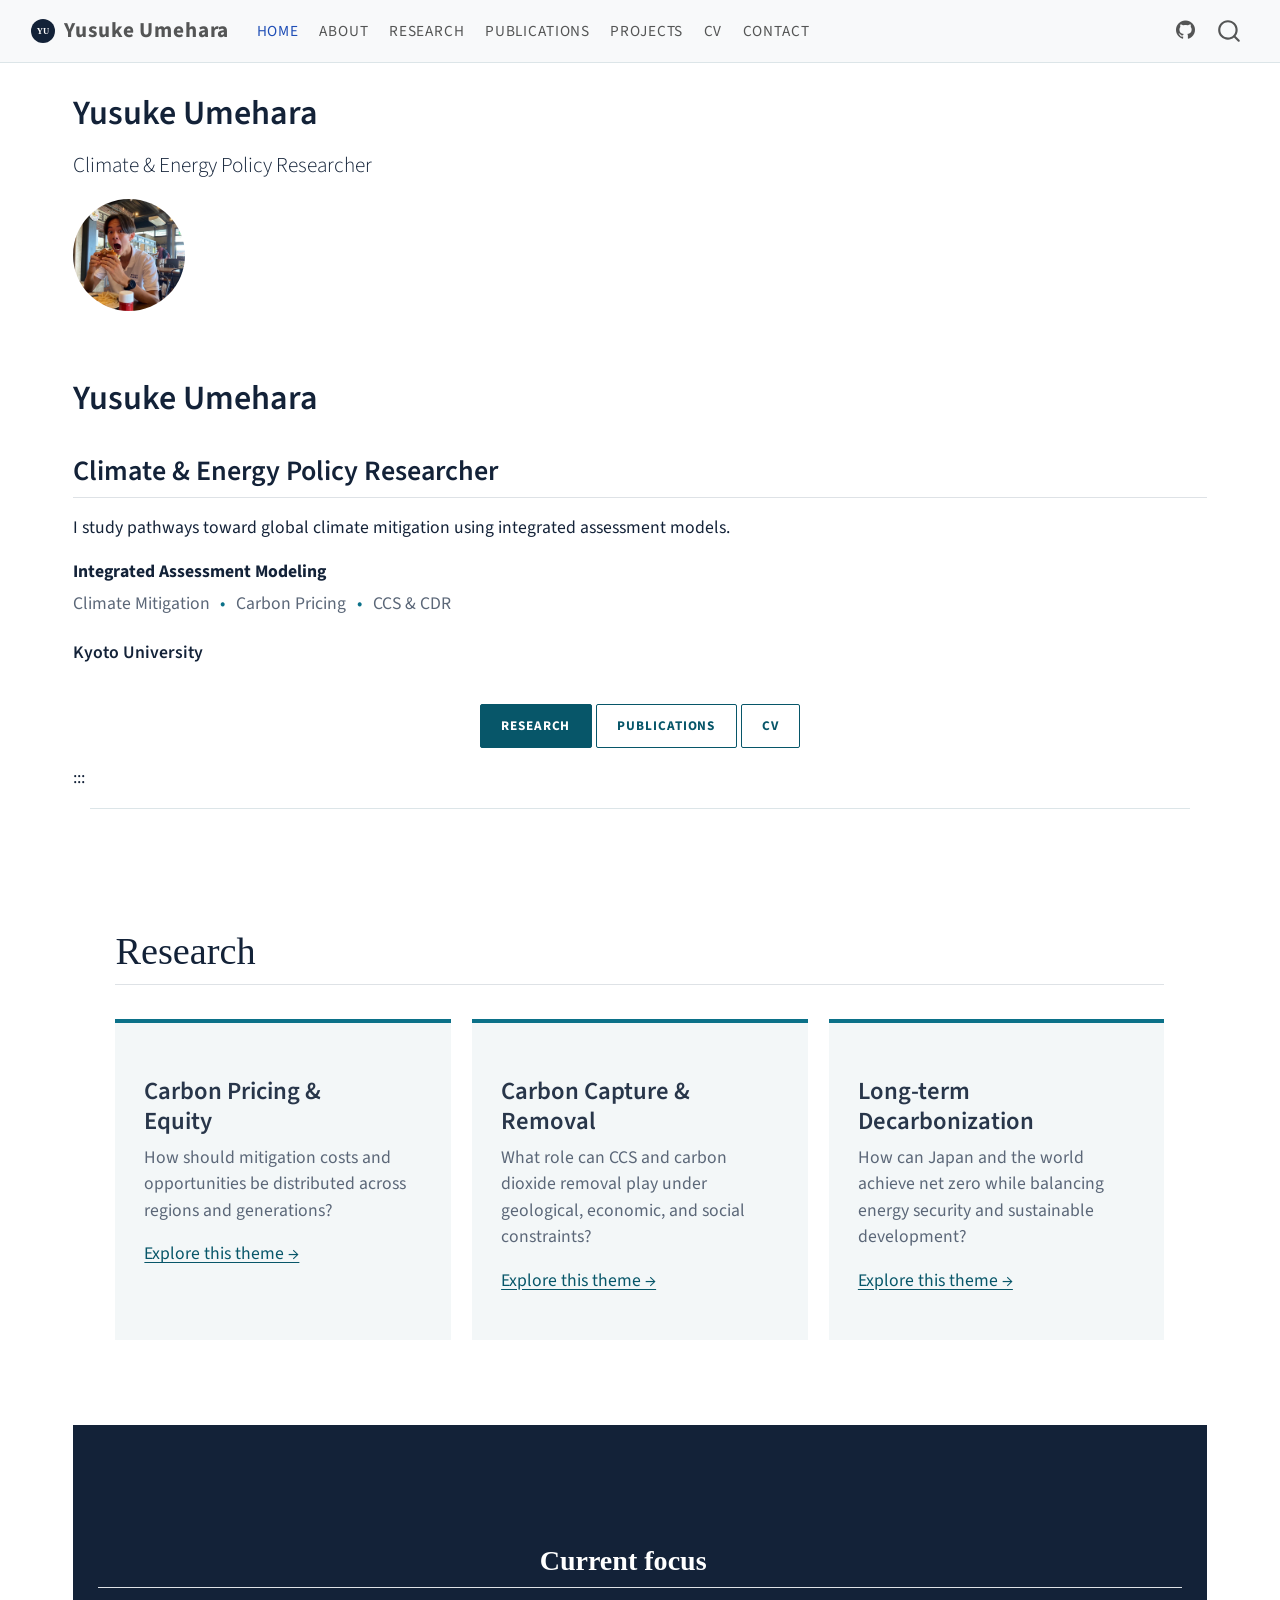
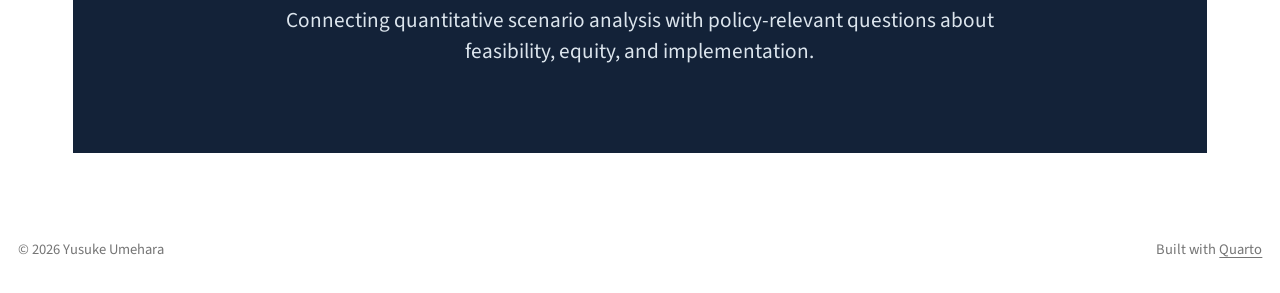
==== docs/index.html @ 2de03e2a "change profile" ====
<!DOCTYPE html>
<html xmlns="http://www.w3.org/1999/xhtml" lang="en" xml:lang="en"><head>

<meta charset="utf-8">
<meta name="generator" content="quarto-1.10.18">

<meta name="viewport" content="width=device-width, initial-scale=1.0, user-scalable=yes">

<meta name="description" content="Yusuke Umehara researches climate mitigation pathways using integrated assessment models.">

<title>Yusuke Umehara</title>
<style>
/* Default styles provided by pandoc.
** See https://pandoc.org/MANUAL.html#variables-for-html for config info.
*/
span.smallcaps{font-variant: small-caps;}
div.columns{display: flex; gap: 1.5em;}
div.column{flex: auto;}
@media screen {
div.columns{gap: min(4vw, 1.5em);}
div.column{overflow-x: auto;}
}
div.hanging-indent{margin-left: 1.5em; text-indent: -1.5em;}
ul.task-list{list-style: none;}
ul.task-list li input[type="checkbox"] {
  width: 0.8em;
  margin: 0 0.8em 0.2em -1em; /* quarto-specific, see https://github.com/quarto-dev/quarto-cli/issues/4556 */ 
  vertical-align: middle;
}
</style>


<script src="site_libs/quarto-nav/quarto-nav.js"></script>
<script src="site_libs/quarto-nav/headroom.min.js"></script>
<script src="site_libs/clipboard/clipboard.min.js"></script>
<script src="site_libs/quarto-search/autocomplete.umd.js"></script>
<script src="site_libs/quarto-search/fuse.min.js"></script>
<script src="site_libs/quarto-search/quarto-search.js"></script>
<meta name="quarto:offset" content="./">
<link href="./assets/favicon.svg" rel="icon" type="image/svg+xml">
<script src="site_libs/quarto-html/quarto.js" type="module"></script>
<script src="site_libs/quarto-html/tabsets/tabsets.js" type="module"></script>
<script src="site_libs/quarto-html/popper.min.js"></script>
<script src="site_libs/quarto-html/tippy.umd.min.js"></script>
<script src="site_libs/quarto-html/anchor.min.js"></script>
<link href="site_libs/quarto-html/tippy.css" rel="stylesheet">
<link href="site_libs/quarto-html/quarto-syntax-highlighting-64a204ab8560d761af7679ceaba22944.css" rel="stylesheet" id="quarto-text-highlighting-styles">
<script src="site_libs/bootstrap/bootstrap.min.js"></script>
<link href="site_libs/bootstrap/bootstrap-icons.css" rel="stylesheet">
<link href="site_libs/bootstrap/bootstrap-a8d7697af980afb29538c3325e372fb7.min.css" rel="stylesheet" append-hash="true" id="quarto-bootstrap" data-mode="light">
<script id="quarto-search-options" type="application/json">{
  "location": "navbar",
  "copy-button": false,
  "collapse-after": 3,
  "panel-placement": "end",
  "type": "overlay",
  "limit": 50,
  "keyboard-shortcut": [
    "f",
    "/",
    "s"
  ],
  "show-item-context": false,
  "language": {
    "search-no-results-text": "No results",
    "search-matching-documents-text": "matching documents",
    "search-copy-link-title": "Copy link to search",
    "search-hide-matches-text": "Hide additional matches",
    "search-more-match-text": "more match in this document",
    "search-more-matches-text": "more matches in this document",
    "search-clear-button-title": "Clear",
    "search-text-placeholder": "",
    "search-detached-cancel-button-title": "Cancel",
    "search-submit-button-title": "Submit",
    "search-label": "Search"
  }
}</script>
<style>html{ scroll-behavior: smooth; }</style>


<link rel="stylesheet" href="styles.css">
</head>

<body class="nav-fixed quarto-light">

<div id="quarto-search-results"></div>
  <header id="quarto-header" class="headroom fixed-top">
    <nav class="navbar navbar-expand-lg " data-bs-theme="dark">
      <div class="navbar-container container-fluid">
      <div class="navbar-brand-container mx-auto">
    <a href="./index.html" class="navbar-brand navbar-brand-logo">
    <img src="./assets/monogram.svg" alt="" class="navbar-logo light-content">
    <img src="./assets/monogram.svg" alt="" class="navbar-logo dark-content">
    </a>
    <a class="navbar-brand" href="./index.html">
    <span class="navbar-title">Yusuke Umehara</span>
    </a>
  </div>
            <div id="quarto-search" class="" title="Search"></div>
          <button class="navbar-toggler" type="button" data-bs-toggle="collapse" data-bs-target="#navbarCollapse" aria-controls="navbarCollapse" role="menu" aria-expanded="false" aria-label="Toggle navigation" onclick="if (window.quartoToggleHeadroom) { window.quartoToggleHeadroom(); }">
  <span class="navbar-toggler-icon"></span>
</button>
          <div class="collapse navbar-collapse" id="navbarCollapse">
            <ul class="navbar-nav navbar-nav-scroll me-auto">
  <li class="nav-item">
    <a class="nav-link active" href="./index.html" aria-current="page"> 
<span class="menu-text">Home</span></a>
  </li>  
  <li class="nav-item">
    <a class="nav-link" href="./about.html"> 
<span class="menu-text">About</span></a>
  </li>  
  <li class="nav-item">
    <a class="nav-link" href="./research.html"> 
<span class="menu-text">Research</span></a>
  </li>  
  <li class="nav-item">
    <a class="nav-link" href="./publications.html"> 
<span class="menu-text">Publications</span></a>
  </li>  
  <li class="nav-item">
    <a class="nav-link" href="./projects.html"> 
<span class="menu-text">Projects</span></a>
  </li>  
  <li class="nav-item">
    <a class="nav-link" href="./cv.html"> 
<span class="menu-text">CV</span></a>
  </li>  
  <li class="nav-item">
    <a class="nav-link" href="./contact.html"> 
<span class="menu-text">Contact</span></a>
  </li>  
</ul>
            <ul class="navbar-nav navbar-nav-scroll ms-auto">
  <li class="nav-item compact">
    <a class="nav-link" href="https://github.com/umeharayusuke"> <i class="bi bi-github" role="img" aria-label="GitHub">
</i> 
<span class="menu-text"></span></a>
  </li>  
</ul>
          </div> <!-- /navcollapse -->
            <div class="quarto-navbar-tools">
</div>
      </div> <!-- /container-fluid -->
    </nav>
</header>
<!-- content -->
<div id="quarto-content" class="quarto-container page-columns page-rows-contents page-layout-full page-navbar">
<!-- sidebar -->
<!-- margin-sidebar -->
    
<!-- main -->
<main class="content column-page" id="quarto-document-content"><header id="title-block-header" class="quarto-title-block"><h1 class="title display-7">Yusuke Umehara</h1></header>

<header id="title-block-header">

<p class="subtitle lead">Climate &amp; Energy Policy Researcher</p>

</header>


<p><img src="assets/profile2.jpg" class="profile-photo img-fluid" alt="Portrait of Yusuke Umehara"></p>
<section id="yusuke-umehara" class="level1">
<h1>Yusuke Umehara</h1>
<section id="climate-energy-policy-researcher" class="level2">
<h2 class="anchored" data-anchor-id="climate-energy-policy-researcher">Climate &amp; Energy Policy Researcher</h2>
<p>I study pathways toward global climate mitigation using integrated assessment models.</p>
<div class="expertise">
Integrated Assessment Modeling
</div>
<div class="topics">
Climate Mitigation <span>•</span> Carbon Pricing <span>•</span> CCS &amp; CDR
</div>
<div class="affiliation">
Kyoto University
</div>
<div class="hero-actions">
<p><a href="./research.html" class="btn btn-primary">Research</a> <a href="./publications.html" class="btn btn-outline-primary">Publications</a> <a href="./cv.html" class="btn btn-outline-primary">CV</a></p>
</div>
<p>:::</p>
</section>
<section id="research" class="level2 content-section">
<h2 class="anchored" data-anchor-id="research">Research</h2>
<div class="research-grid">
<section id="carbon-pricing-equity" class="level3 research-card">
<h3 class="anchored" data-anchor-id="carbon-pricing-equity">Carbon Pricing &amp; Equity</h3>
<p>How should mitigation costs and opportunities be distributed across regions and generations?</p>
<p><a href="./research.html#carbon-pricing-equity-climate-finance">Explore this theme →</a></p>
</section>
<section id="carbon-capture-removal" class="level3 research-card">
<h3 class="anchored" data-anchor-id="carbon-capture-removal">Carbon Capture &amp; Removal</h3>
<p>What role can CCS and carbon dioxide removal play under geological, economic, and social constraints?</p>
<p><a href="./research.html#carbon-capture-storage-carbon-removal">Explore this theme →</a></p>
</section>
<section id="long-term-decarbonization" class="level3 research-card">
<h3 class="anchored" data-anchor-id="long-term-decarbonization">Long-term Decarbonization</h3>
<p>How can Japan and the world achieve net zero while balancing energy security and sustainable development?</p>
<p><a href="./research.html#long-term-decarbonization-pathways">Explore this theme →</a></p>
</section>
</div>
</section>
<section id="current-focus" class="level2 statement">
<h2 class="anchored" data-anchor-id="current-focus">Current focus</h2>
<p>Connecting quantitative scenario analysis with policy-relevant questions about feasibility, equity, and implementation.</p>
</section>


</section>

<a onclick="window.scrollTo(0, 0); return false;" role="button" id="quarto-back-to-top"><i class="bi bi-arrow-up"></i> Back to top</a></main> <!-- /main -->
<script id="quarto-html-after-body" type="application/javascript">
  window.document.addEventListener("DOMContentLoaded", function (event) {
    const icon = "";
    const anchorJS = new window.AnchorJS();
    anchorJS.options = {
      placement: 'right',
      icon: icon
    };
    anchorJS.add('.anchored');
    const isCodeAnnotation = (el) => {
      for (const clz of el.classList) {
        if (clz.startsWith('code-annotation-')) {                     
          return true;
        }
      }
      return false;
    }
    const onCopySuccess = function(e) {
      // button target
      const button = e.trigger;
      // don't keep focus
      button.blur();
      // flash "checked"
      button.classList.add('code-copy-button-checked');
      var currentTitle = button.getAttribute("title");
      button.setAttribute("title", "Copied!");
      let tooltip;
      if (window.bootstrap) {
        button.setAttribute("data-bs-toggle", "tooltip");
        button.setAttribute("data-bs-placement", "left");
        button.setAttribute("data-bs-title", "Copied!");
        tooltip = new bootstrap.Tooltip(button, 
          { trigger: "manual", 
            customClass: "code-copy-button-tooltip",
            offset: [0, -8]});
        tooltip.show();    
      }
      setTimeout(function() {
        if (tooltip) {
          tooltip.hide();
          button.removeAttribute("data-bs-title");
          button.removeAttribute("data-bs-toggle");
          button.removeAttribute("data-bs-placement");
        }
        button.setAttribute("title", currentTitle);
        button.classList.remove('code-copy-button-checked');
      }, 1000);
      // clear code selection
      e.clearSelection();
    }
    const getTextToCopy = function(trigger) {
      const outerScaffold = trigger.parentElement.cloneNode(true);
      const codeEl = outerScaffold.querySelector('code');
      for (const childEl of codeEl.children) {
        if (isCodeAnnotation(childEl)) {
          childEl.remove();
        }
      }
      return codeEl.innerText;
    }
    const clipboard = new window.ClipboardJS('.code-copy-button:not([data-in-quarto-modal])', {
      text: getTextToCopy
    });
    clipboard.on('success', onCopySuccess);
    if (window.document.getElementById('quarto-embedded-source-code-modal')) {
      const clipboardModal = new window.ClipboardJS('.code-copy-button[data-in-quarto-modal]', {
        text: getTextToCopy,
        container: window.document.getElementById('quarto-embedded-source-code-modal')
      });
      clipboardModal.on('success', onCopySuccess);
    }
      var localhostRegex = new RegExp(/^(?:http|https):\/\/localhost\:?[0-9]*\//);
      var mailtoRegex = new RegExp(/^mailto:/);
        var filterRegex = new RegExp("https:\/\/umeharayusuke\.github\.io");
      var isInternal = (href) => {
          return filterRegex.test(href) || localhostRegex.test(href) || mailtoRegex.test(href);
      }
      // Inspect non-navigation links and adorn them if external
     var links = window.document.querySelectorAll('a[href]:not(.nav-link):not(.navbar-brand):not(.toc-action):not(.sidebar-link):not(.sidebar-item-toggle):not(.pagination-link):not(.no-external):not([aria-hidden]):not(.dropdown-item):not(.quarto-navigation-tool):not(.about-link)');
      for (var i=0; i<links.length; i++) {
        const link = links[i];
        if (!isInternal(link.href)) {
          // undo the damage that might have been done by quarto-nav.js in the case of
          // links that we want to consider external
          if (link.dataset.originalHref !== undefined) {
            link.href = link.dataset.originalHref;
          }
            // target, if specified
            link.setAttribute("target", "_blank");
            if (link.getAttribute("rel") === null) {
              link.setAttribute("rel", "noopener");
            }
        }
      }
    function tippyHover(el, contentFn, onTriggerFn, onUntriggerFn) {
      const config = {
        allowHTML: true,
        maxWidth: 500,
        delay: 100,
        arrow: false,
        appendTo: function(el) {
            return el.parentElement;
        },
        interactive: true,
        interactiveBorder: 10,
        theme: 'quarto',
        placement: 'bottom-start',
      };
      if (contentFn) {
        config.content = contentFn;
      }
      if (onTriggerFn) {
        config.onTrigger = onTriggerFn;
      }
      if (onUntriggerFn) {
        config.onUntrigger = onUntriggerFn;
      }
      window.tippy(el, config); 
    }
    const noterefs = window.document.querySelectorAll('a[role="doc-noteref"]');
    for (var i=0; i<noterefs.length; i++) {
      const ref = noterefs[i];
      tippyHover(ref, function() {
        // use id or data attribute instead here
        let href = ref.getAttribute('data-footnote-href') || ref.getAttribute('href');
        try { href = new URL(href).hash; } catch {}
        const id = href.replace(/^#\/?/, "");
        const note = window.document.getElementById(id);
        if (note) {
          return note.innerHTML;
        } else {
          return "";
        }
      });
    }
    const xrefs = window.document.querySelectorAll('a.quarto-xref');
    const processXRef = (id, note) => {
      // Strip column container classes
      const stripColumnClz = (el) => {
        el.classList.remove("page-full", "page-columns");
        if (el.children) {
          for (const child of el.children) {
            stripColumnClz(child);
          }
        }
      }
      stripColumnClz(note)
      if (id === null || id.startsWith('sec-')) {
        // Special case sections, only their first couple elements
        const container = document.createElement("div");
        if (note.children && note.children.length > 2) {
          container.appendChild(note.children[0].cloneNode(true));
          for (let i = 1; i < note.children.length; i++) {
            const child = note.children[i];
            if (child.tagName === "P" && child.innerText === "") {
              continue;
            } else {
              container.appendChild(child.cloneNode(true));
              break;
            }
          }
          if (window.Quarto?.typesetMath) {
            window.Quarto.typesetMath(container);
          }
          return container.innerHTML
        } else {
          if (window.Quarto?.typesetMath) {
            window.Quarto.typesetMath(note);
          }
          return note.innerHTML;
        }
      } else {
        // Remove any anchor links if they are present
        const anchorLink = note.querySelector('a.anchorjs-link');
        if (anchorLink) {
          anchorLink.remove();
        }
        if (window.Quarto?.typesetMath) {
          window.Quarto.typesetMath(note);
        }
        if (note.classList.contains("callout")) {
          return note.outerHTML;
        } else {
          return note.innerHTML;
        }
      }
    }
    for (var i=0; i<xrefs.length; i++) {
      const xref = xrefs[i];
      tippyHover(xref, undefined, function(instance) {
        instance.disable();
        let url = xref.getAttribute('href');
        let hash = undefined; 
        if (url.startsWith('#')) {
          hash = url;
        } else {
          try { hash = new URL(url).hash; } catch {}
        }
        if (hash) {
          const id = hash.replace(/^#\/?/, "");
          const note = window.document.getElementById(id);
          if (note !== null) {
            try {
              const html = processXRef(id, note.cloneNode(true));
              instance.setContent(html);
            } finally {
              instance.enable();
              instance.show();
            }
          } else {
            // See if we can fetch this
            fetch(url.split('#')[0])
            .then(res => res.text())
            .then(html => {
              const parser = new DOMParser();
              const htmlDoc = parser.parseFromString(html, "text/html");
              const note = htmlDoc.getElementById(id);
              if (note !== null) {
                const html = processXRef(id, note);
                instance.setContent(html);
              } 
            }).finally(() => {
              instance.enable();
              instance.show();
            });
          }
        } else {
          // See if we can fetch a full url (with no hash to target)
          // This is a special case and we should probably do some content thinning / targeting
          fetch(url)
          .then(res => res.text())
          .then(html => {
            const parser = new DOMParser();
            const htmlDoc = parser.parseFromString(html, "text/html");
            const note = htmlDoc.querySelector('main.content');
            if (note !== null) {
              // This should only happen for chapter cross references
              // (since there is no id in the URL)
              // remove the first header
              if (note.children.length > 0 && note.children[0].tagName === "HEADER") {
                note.children[0].remove();
              }
              const html = processXRef(null, note);
              instance.setContent(html);
            } 
          }).finally(() => {
            instance.enable();
            instance.show();
          });
        }
      }, function(instance) {
      });
    }
        let selectedAnnoteEl;
        const selectorForAnnotation = ( cell, annotation) => {
          let cellAttr = 'data-code-cell="' + cell + '"';
          let lineAttr = 'data-code-annotation="' +  annotation + '"';
          const selector = 'span[' + cellAttr + '][' + lineAttr + ']';
          return selector;
        }
        const selectCodeLines = (annoteEl) => {
          const doc = window.document;
          const targetCell = annoteEl.getAttribute("data-target-cell");
          const targetAnnotation = annoteEl.getAttribute("data-target-annotation");
          const annoteSpan = window.document.querySelector(selectorForAnnotation(targetCell, targetAnnotation));
          const lines = annoteSpan.getAttribute("data-code-lines").split(",");
          const lineIds = lines.map((line) => {
            return targetCell + "-" + line;
          })
          let top = null;
          let height = null;
          let parent = null;
          if (lineIds.length > 0) {
              //compute the position of the single el (top and bottom and make a div)
              const el = window.document.getElementById(lineIds[0]);
              top = el.offsetTop;
              height = el.offsetHeight;
              parent = el.parentElement.parentElement;
            if (lineIds.length > 1) {
              const lastEl = window.document.getElementById(lineIds[lineIds.length - 1]);
              const bottom = lastEl.offsetTop + lastEl.offsetHeight;
              height = bottom - top;
            }
            if (top !== null && height !== null && parent !== null) {
              // cook up a div (if necessary) and position it 
              let div = window.document.getElementById("code-annotation-line-highlight");
              if (div === null) {
                div = window.document.createElement("div");
                div.setAttribute("id", "code-annotation-line-highlight");
                div.style.position = 'absolute';
                parent.appendChild(div);
              }
              div.style.top = top - 2 + "px";
              div.style.height = height + 4 + "px";
              div.style.left = 0;
              let gutterDiv = window.document.getElementById("code-annotation-line-highlight-gutter");
              if (gutterDiv === null) {
                gutterDiv = window.document.createElement("div");
                gutterDiv.setAttribute("id", "code-annotation-line-highlight-gutter");
                gutterDiv.style.position = 'absolute';
                const codeCell = window.document.getElementById(targetCell);
                const gutter = codeCell.querySelector('.code-annotation-gutter');
                gutter.appendChild(gutterDiv);
              }
              gutterDiv.style.top = top - 2 + "px";
              gutterDiv.style.height = height + 4 + "px";
            }
            selectedAnnoteEl = annoteEl;
          }
        };
        const unselectCodeLines = () => {
          const elementsIds = ["code-annotation-line-highlight", "code-annotation-line-highlight-gutter"];
          elementsIds.forEach((elId) => {
            const div = window.document.getElementById(elId);
            if (div) {
              div.remove();
            }
          });
          selectedAnnoteEl = undefined;
        };
          // Handle positioning of the toggle
      window.addEventListener(
        "resize",
        throttle(() => {
          elRect = undefined;
          if (selectedAnnoteEl) {
            selectCodeLines(selectedAnnoteEl);
          }
        }, 10)
      );
      function throttle(fn, ms) {
      let throttle = false;
      let timer;
        return (...args) => {
          if(!throttle) { // first call gets through
              fn.apply(this, args);
              throttle = true;
          } else { // all the others get throttled
              if(timer) clearTimeout(timer); // cancel #2
              timer = setTimeout(() => {
                fn.apply(this, args);
                timer = throttle = false;
              }, ms);
          }
        };
      }
        // Attach click handler to the DT
        const annoteDls = window.document.querySelectorAll('dt[data-target-cell]');
        for (const annoteDlNode of annoteDls) {
          annoteDlNode.addEventListener('click', (event) => {
            const clickedEl = event.target;
            if (clickedEl !== selectedAnnoteEl) {
              unselectCodeLines();
              const activeEl = window.document.querySelector('dt[data-target-cell].code-annotation-active');
              if (activeEl) {
                activeEl.classList.remove('code-annotation-active');
              }
              selectCodeLines(clickedEl);
              clickedEl.classList.add('code-annotation-active');
            } else {
              // Unselect the line
              unselectCodeLines();
              clickedEl.classList.remove('code-annotation-active');
            }
          });
        }
    const findCites = (el) => {
      const parentEl = el.parentElement;
      if (parentEl) {
        const cites = parentEl.dataset.cites;
        if (cites) {
          return {
            el,
            cites: cites.split(' ')
          };
        } else {
          return findCites(el.parentElement)
        }
      } else {
        return undefined;
      }
    };
    var bibliorefs = window.document.querySelectorAll('a[role="doc-biblioref"]');
    for (var i=0; i<bibliorefs.length; i++) {
      const ref = bibliorefs[i];
      const citeInfo = findCites(ref);
      if (citeInfo) {
        tippyHover(citeInfo.el, function() {
          var popup = window.document.createElement('div');
          citeInfo.cites.forEach(function(cite) {
            var citeDiv = window.document.createElement('div');
            citeDiv.classList.add('hanging-indent');
            citeDiv.classList.add('csl-entry');
            var biblioDiv = window.document.getElementById('ref-' + cite);
            if (biblioDiv) {
              citeDiv.innerHTML = biblioDiv.innerHTML;
            }
            popup.appendChild(citeDiv);
          });
          return popup.innerHTML;
        });
      }
    }
  });
  </script>
</div> <!-- /content -->
<footer class="footer">
  <div class="nav-footer">
    <div class="nav-footer-left">
<p>© 2026 Yusuke Umehara</p>
</div>   
    <div class="nav-footer-center">
      &nbsp;
    </div>
    <div class="nav-footer-right">
<p>Built with <a href="https://quarto.org/">Quarto</a></p>
</div>
  </div>
</footer>




<script src="site_libs/quarto-html/zenscroll-min.js"></script>
</body></html>
---- docs/site_libs/quarto-html/tippy.css ----
.tippy-box[data-animation=fade][data-state=hidden]{opacity:0}[data-tippy-root]{max-width:calc(100vw - 10px)}.tippy-box{position:relative;background-color:#333;color:#fff;border-radius:4px;font-size:14px;line-height:1.4;white-space:normal;outline:0;transition-property:transform,visibility,opacity}.tippy-box[data-placement^=top]>.tippy-arrow{bottom:0}.tippy-box[data-placement^=top]>.tippy-arrow:before{bottom:-7px;left:0;border-width:8px 8px 0;border-top-color:initial;transform-origin:center top}.tippy-box[data-placement^=bottom]>.tippy-arrow{top:0}.tippy-box[data-placement^=bottom]>.tippy-arrow:before{top:-7px;left:0;border-width:0 8px 8px;border-bottom-color:initial;transform-origin:center bottom}.tippy-box[data-placement^=left]>.tippy-arrow{right:0}.tippy-box[data-placement^=left]>.tippy-arrow:before{border-width:8px 0 8px 8px;border-left-color:initial;right:-7px;transform-origin:center left}.tippy-box[data-placement^=right]>.tippy-arrow{left:0}.tippy-box[data-placement^=right]>.tippy-arrow:before{left:-7px;border-width:8px 8px 8px 0;border-right-color:initial;transform-origin:center right}.tippy-box[data-inertia][data-state=visible]{transition-timing-function:cubic-bezier(.54,1.5,.38,1.11)}.tippy-arrow{width:16px;height:16px;color:#333}.tippy-arrow:before{content:"";position:absolute;border-color:transparent;border-style:solid}.tippy-content{position:relative;padding:5px 9px;z-index:1}
---- docs/site_libs/quarto-html/quarto-syntax-highlighting-64a204ab8560d761af7679ceaba22944.css ----
/* quarto syntax highlight colors */
:root {
  --quarto-hl-ot-color: #003B4F;
  --quarto-hl-at-color: #657422;
  --quarto-hl-ss-color: #20794D;
  --quarto-hl-an-color: #5E5E5E;
  --quarto-hl-fu-color: #4758AB;
  --quarto-hl-st-color: #20794D;
  --quarto-hl-cf-color: #003B4F;
  --quarto-hl-op-color: #5E5E5E;
  --quarto-hl-er-color: #AD0000;
  --quarto-hl-bn-color: #AD0000;
  --quarto-hl-al-color: #AD0000;
  --quarto-hl-va-color: #111111;
  --quarto-hl-bu-color: inherit;
  --quarto-hl-ex-color: inherit;
  --quarto-hl-pp-color: #AD0000;
  --quarto-hl-in-color: #5E5E5E;
  --quarto-hl-vs-color: #20794D;
  --quarto-hl-wa-color: #5E5E5E;
  --quarto-hl-do-color: #5E5E5E;
  --quarto-hl-im-color: #00769E;
  --quarto-hl-ch-color: #20794D;
  --quarto-hl-dt-color: #AD0000;
  --quarto-hl-fl-color: #AD0000;
  --quarto-hl-co-color: #5E5E5E;
  --quarto-hl-cv-color: #5E5E5E;
  --quarto-hl-cn-color: #8f5902;
  --quarto-hl-sc-color: #5E5E5E;
  --quarto-hl-dv-color: #AD0000;
  --quarto-hl-kw-color: #003B4F;
}

/* other quarto variables */
:root {
  --quarto-font-monospace: SFMono-Regular, Menlo, Monaco, Consolas, "Liberation Mono", "Courier New", monospace;
}

/* syntax highlight based on Pandoc's rules */
pre > code.sourceCode > span {
  color: #003B4F;
}

code.sourceCode > span {
  color: #003B4F;
}

div.sourceCode,
div.sourceCode pre.sourceCode {
  color: #003B4F;
}

/* Normal */
code span {
  color: #003B4F;
}

/* Alert */
code span.al {
  color: #AD0000;
  font-style: inherit;
}

/* Annotation */
code span.an {
  color: #5E5E5E;
  font-style: inherit;
}

/* Attribute */
code span.at {
  color: #657422;
  font-style: inherit;
}

/* BaseN */
code span.bn {
  color: #AD0000;
  font-style: inherit;
}

/* BuiltIn */
code span.bu {
  font-style: inherit;
}

/* ControlFlow */
code span.cf {
  color: #003B4F;
  font-weight: bold;
  font-style: inherit;
}

/* Char */
code span.ch {
  color: #20794D;
  font-style: inherit;
}

/* Constant */
code span.cn {
  color: #8f5902;
  font-style: inherit;
}

/* Comment */
code span.co {
  color: #5E5E5E;
  font-style: inherit;
}

/* CommentVar */
code span.cv {
  color: #5E5E5E;
  font-style: italic;
}

/* Documentation */
code span.do {
  color: #5E5E5E;
  font-style: italic;
}

/* DataType */
code span.dt {
  color: #AD0000;
  font-style: inherit;
}

/* DecVal */
code span.dv {
  color: #AD0000;
  font-style: inherit;
}

/* Error */
code span.er {
  color: #AD0000;
  font-style: inherit;
}

/* Extension */
code span.ex {
  font-style: inherit;
}

/* Float */
code span.fl {
  color: #AD0000;
  font-style: inherit;
}

/* Function */
code span.fu {
  color: #4758AB;
  font-style: inherit;
}

/* Import */
code span.im {
  color: #00769E;
  font-style: inherit;
}

/* Information */
code span.in {
  color: #5E5E5E;
  font-style: inherit;
}

/* Keyword */
code span.kw {
  color: #003B4F;
  font-weight: bold;
  font-style: inherit;
}

/* Operator */
code span.op {
  color: #5E5E5E;
  font-style: inherit;
}

/* Other */
code span.ot {
  color: #003B4F;
  font-style: inherit;
}

/* Preprocessor */
code span.pp {
  color: #AD0000;
  font-style: inherit;
}

/* SpecialChar */
code span.sc {
  color: #5E5E5E;
  font-style: inherit;
}

/* SpecialString */
code span.ss {
  color: #20794D;
  font-style: inherit;
}

/* String */
code span.st {
  color: #20794D;
  font-style: inherit;
}

/* Variable */
code span.va {
  color: #111111;
  font-style: inherit;
}

/* VerbatimString */
code span.vs {
  color: #20794D;
  font-style: inherit;
}

/* Warning */
code span.wa {
  color: #5E5E5E;
  font-style: italic;
}

.prevent-inlining {
  content: "</";
}

/*# sourceMappingURL=9d8d5bb603a83b8298b89080a598c93b.css.map */
---- docs/styles.css ----
:root { --ink:#132238; --muted:#5b6778; --accent:#0b7189; --accent-dark:#075669; --soft:#f3f7f8; --rule:#dce5e8; }
body { color:var(--ink); font-size:1.04rem; }
a { color:var(--accent-dark); }
.navbar { border-bottom:1px solid var(--rule); box-shadow:none; }
.navbar-brand img { height:30px; width:30px; }
.navbar-title { font-weight:700; letter-spacing:.04em; }
.nav-link { font-size:.9rem; text-transform:uppercase; letter-spacing:.055em; }
.hero { max-width:960px; margin:0 auto; padding:7rem 1.5rem 6rem; text-align:center; }
.portrait-placeholder { display:grid; place-items:center; width:112px; height:112px; margin:0 auto 2rem; border-radius:50%; background:var(--ink); color:white; font:600 1.7rem/1 Georgia,serif; letter-spacing:.08em; }
.profile-photo { width:112px; height:112px; margin:0 auto 2rem; border-radius:50%; object-fit:cover; }
.hero h1 { margin:0; font-family:Georgia,'Times New Roman',serif; font-size:clamp(2.8rem,7vw,5.4rem); font-weight:500; letter-spacing:-.035em; }
.hero h2 { margin:.8rem 0 1.8rem; color:var(--accent-dark); font-size:clamp(1.15rem,2.5vw,1.55rem); font-weight:600; }
.hero>p { max-width:650px; margin:0 auto 2rem; color:var(--muted); font-family:Georgia,'Times New Roman',serif; font-size:clamp(1.15rem,2.4vw,1.4rem); line-height:1.6; }
.expertise { font-weight:700; }
.topics { margin-top:.35rem; color:var(--muted); }
.topics span { padding:0 .4rem; color:var(--accent); }
.affiliation { margin-top:1.3rem; font-weight:600; }
.hero-actions { display:flex; flex-wrap:wrap; justify-content:center; gap:.75rem; margin-top:2.2rem; }
.btn { border-radius:2px; padding:.65rem 1.2rem; text-transform:uppercase; letter-spacing:.07em; font-size:.78rem; font-weight:700; }
.btn-primary { background:var(--accent-dark); border-color:var(--accent-dark); }
.btn-outline-primary { color:var(--accent-dark); border-color:var(--accent-dark); }
.content-section { max-width:1100px; margin:0 auto; padding:5rem 1.5rem; border-top:1px solid var(--rule); }
.content-section>h2 { font-family:Georgia,serif; font-size:2.25rem; font-weight:500; }
.research-grid { display:grid; grid-template-columns:repeat(3,1fr); gap:1.25rem; margin-top:2rem; }
.research-card { min-height:260px; padding:1.7rem; background:var(--soft); border-top:4px solid var(--accent); }
.research-card p { color:var(--muted); }
.statement { padding:5rem 1.5rem; text-align:center; color:white; background:var(--ink); }
.statement h2 { color:white; font-family:Georgia,serif; }
.statement p { max-width:760px; margin:auto; font-size:1.25rem; color:#dce5ed; }
.theme-block { position:relative; margin:3rem 0; padding:2.2rem 2.2rem 2.2rem 5rem; border-left:1px solid var(--rule); background:linear-gradient(90deg,var(--soft),transparent 70%); }
.theme-number { position:absolute; top:2.25rem; left:1.2rem; color:var(--accent); font-weight:800; }
.theme-block h2 { margin-top:0; }
.project-card,.contact-box { margin:1.5rem 0; padding:1.8rem; border:1px solid var(--rule); border-top:4px solid var(--accent); }
.project-card h2 { margin-top:0; }
.cv-meta { margin-bottom:2rem; color:var(--muted); font-size:.9rem; }
.page-footer { border-top:1px solid var(--rule); }
@media (max-width:800px) { .hero{padding-top:4.5rem}.research-grid{grid-template-columns:1fr}.research-card{min-height:auto}.theme-block{padding-left:3.8rem} }
@media print { .navbar,.page-footer,#quarto-search{display:none!important} body{font-size:10.5pt} main{max-width:100%!important} a{color:inherit;text-decoration:none} }
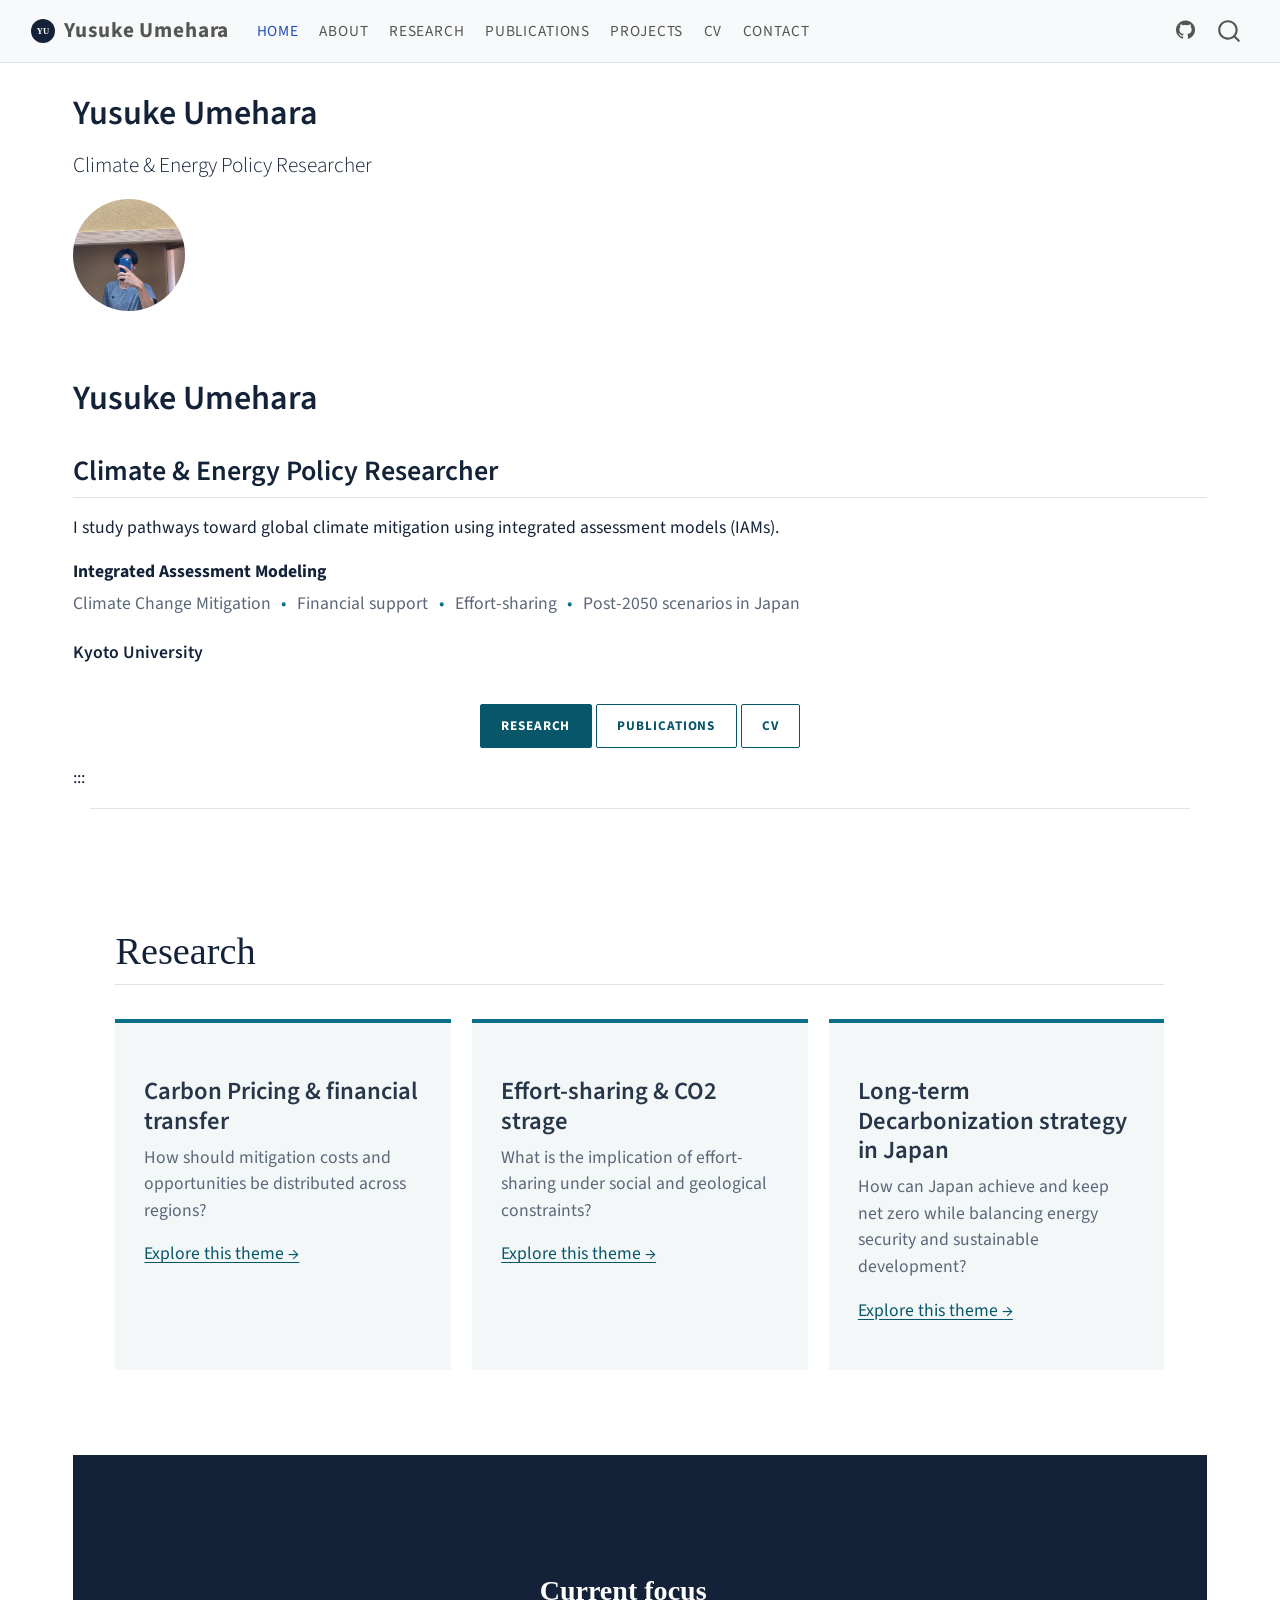
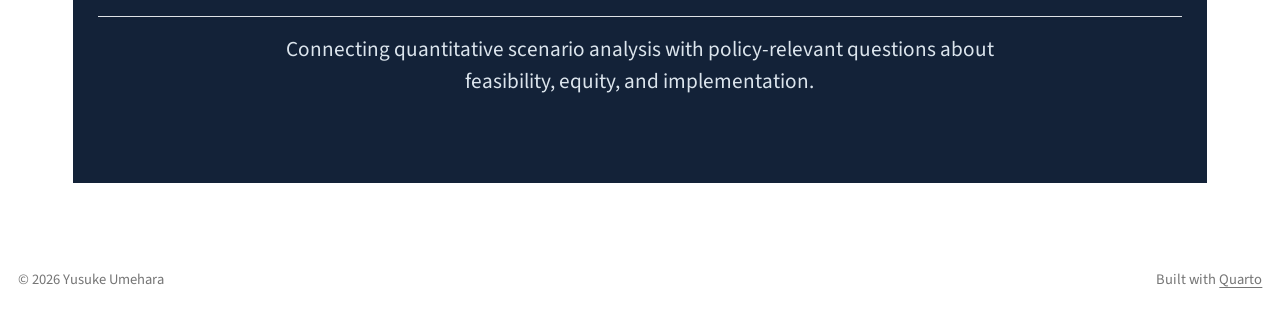
==== commit 59547e05: "update information" ====
--- a/docs/index.html
+++ b/docs/index.html
@@ -159,17 +159,17 @@
 </header>
 
 
-<p><img src="assets/profile2.jpg" class="profile-photo img-fluid" alt="Portrait of Yusuke Umehara"></p>
+<p><img src="assets/profile4.jpg" class="profile-photo img-fluid" alt="Portrait of Yusuke Umehara"></p>
 <section id="yusuke-umehara" class="level1">
 <h1>Yusuke Umehara</h1>
 <section id="climate-energy-policy-researcher" class="level2">
 <h2 class="anchored" data-anchor-id="climate-energy-policy-researcher">Climate &amp; Energy Policy Researcher</h2>
-<p>I study pathways toward global climate mitigation using integrated assessment models.</p>
+<p>I study pathways toward global climate mitigation using integrated assessment models (IAMs).</p>
 <div class="expertise">
 Integrated Assessment Modeling
 </div>
 <div class="topics">
-Climate Mitigation <span>•</span> Carbon Pricing <span>•</span> CCS &amp; CDR
+Climate Change Mitigation <span>•</span> Financial support <span>•</span> Effort-sharing <span>•</span> Post-2050 scenarios in Japan
 </div>
 <div class="affiliation">
 Kyoto University
@@ -182,19 +182,19 @@
 <section id="research" class="level2 content-section">
 <h2 class="anchored" data-anchor-id="research">Research</h2>
 <div class="research-grid">
-<section id="carbon-pricing-equity" class="level3 research-card">
-<h3 class="anchored" data-anchor-id="carbon-pricing-equity">Carbon Pricing &amp; Equity</h3>
-<p>How should mitigation costs and opportunities be distributed across regions and generations?</p>
+<section id="carbon-pricing-financial-transfer" class="level3 research-card">
+<h3 class="anchored" data-anchor-id="carbon-pricing-financial-transfer">Carbon Pricing &amp; financial transfer</h3>
+<p>How should mitigation costs and opportunities be distributed across regions?</p>
 <p><a href="./research.html#carbon-pricing-equity-climate-finance">Explore this theme →</a></p>
 </section>
-<section id="carbon-capture-removal" class="level3 research-card">
-<h3 class="anchored" data-anchor-id="carbon-capture-removal">Carbon Capture &amp; Removal</h3>
-<p>What role can CCS and carbon dioxide removal play under geological, economic, and social constraints?</p>
+<section id="effort-sharing-co2-strage" class="level3 research-card">
+<h3 class="anchored" data-anchor-id="effort-sharing-co2-strage">Effort-sharing &amp; CO2 strage</h3>
+<p>What is the implication of effort-sharing under social and geological constraints?</p>
 <p><a href="./research.html#carbon-capture-storage-carbon-removal">Explore this theme →</a></p>
 </section>
-<section id="long-term-decarbonization" class="level3 research-card">
-<h3 class="anchored" data-anchor-id="long-term-decarbonization">Long-term Decarbonization</h3>
-<p>How can Japan and the world achieve net zero while balancing energy security and sustainable development?</p>
+<section id="long-term-decarbonization-strategy-in-japan" class="level3 research-card">
+<h3 class="anchored" data-anchor-id="long-term-decarbonization-strategy-in-japan">Long-term Decarbonization strategy in Japan</h3>
+<p>How can Japan achieve and keep net zero while balancing energy security and sustainable development?</p>
 <p><a href="./research.html#long-term-decarbonization-pathways">Explore this theme →</a></p>
 </section>
 </div>
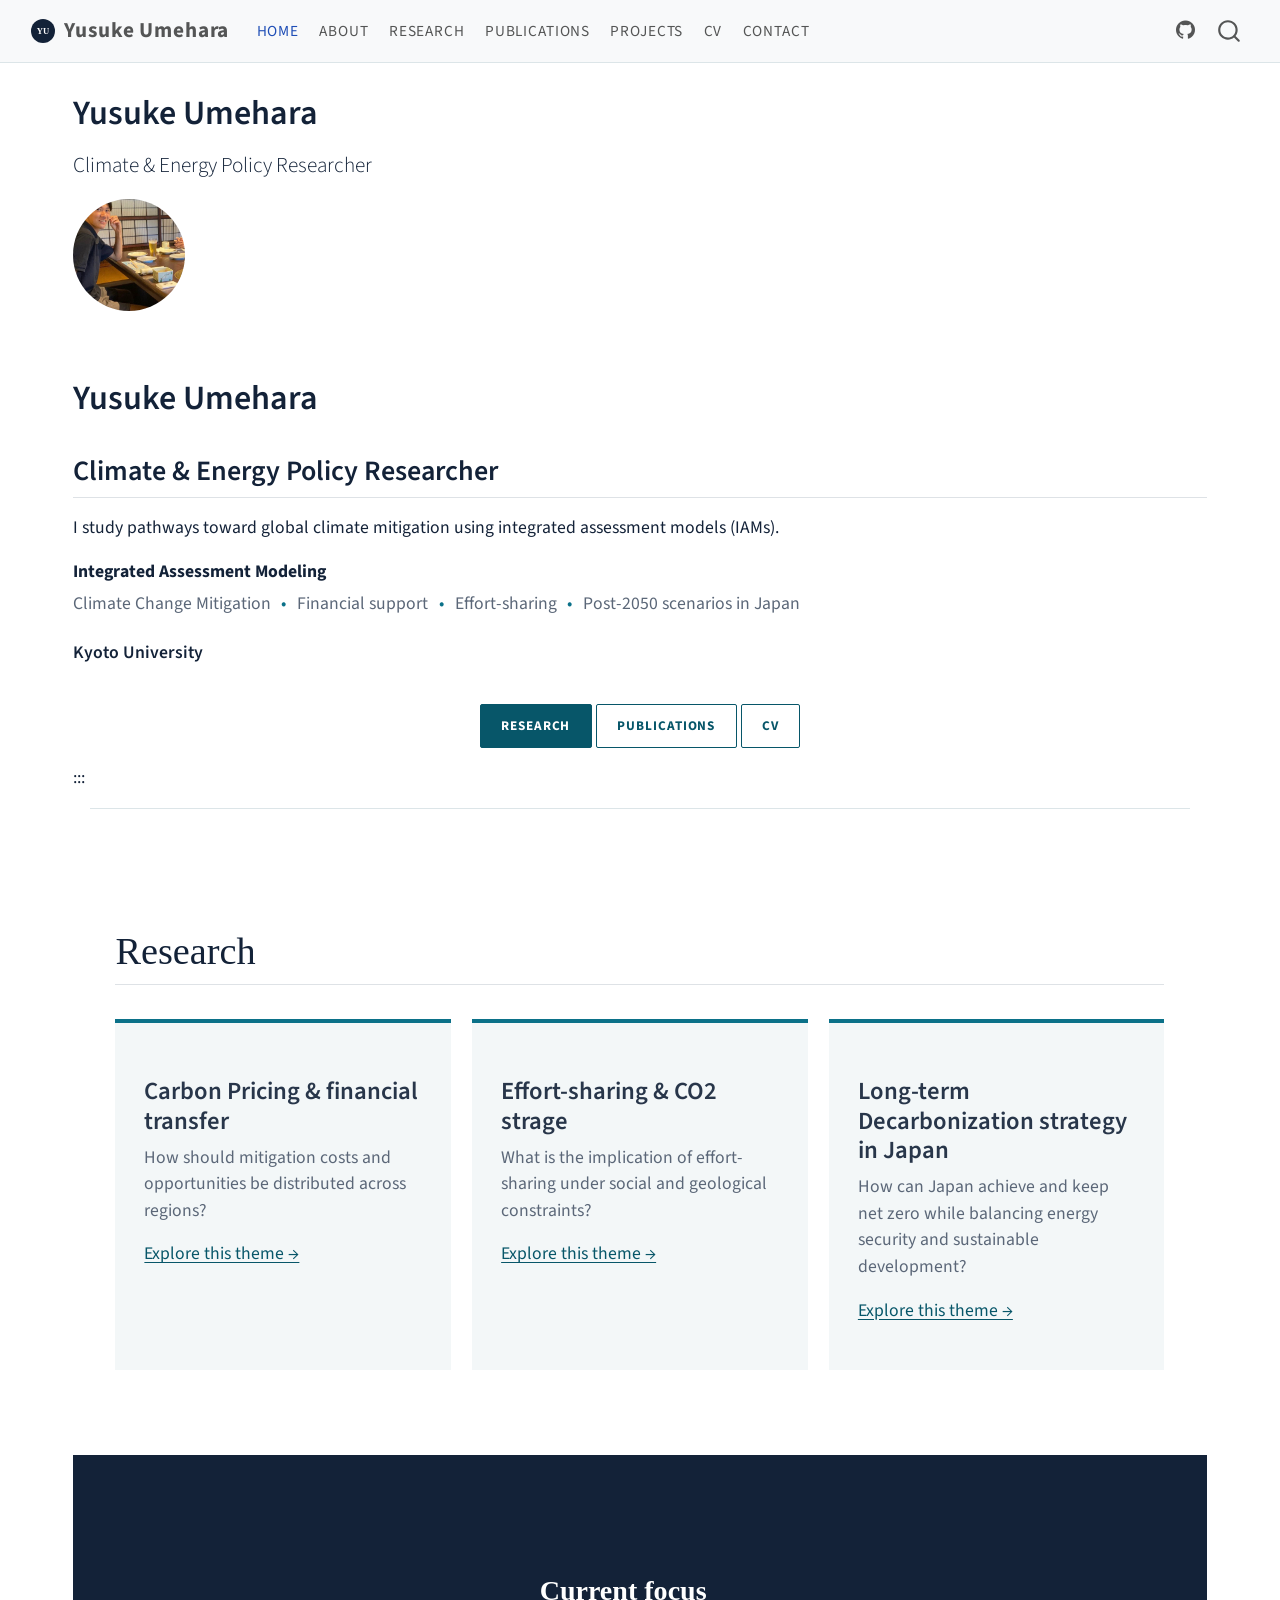
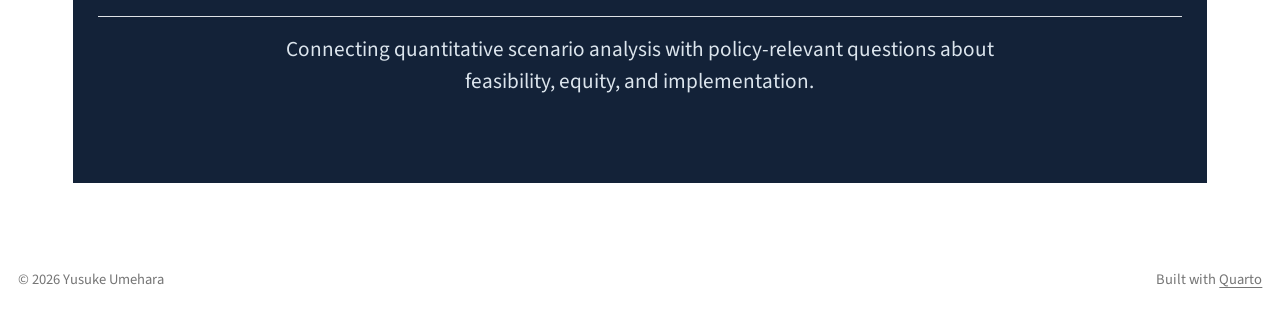
==== commit f28263ea: "CV (Education and Scholarship)" ====
--- a/docs/index.html
+++ b/docs/index.html
@@ -159,7 +159,7 @@
 </header>
 
 
-<p><img src="assets/profile4.jpg" class="profile-photo img-fluid" alt="Portrait of Yusuke Umehara"></p>
+<p><img src="assets/profile3.jpg" class="profile-photo img-fluid" alt="Portrait of Yusuke Umehara"></p>
 <section id="yusuke-umehara" class="level1">
 <h1>Yusuke Umehara</h1>
 <section id="climate-energy-policy-researcher" class="level2">
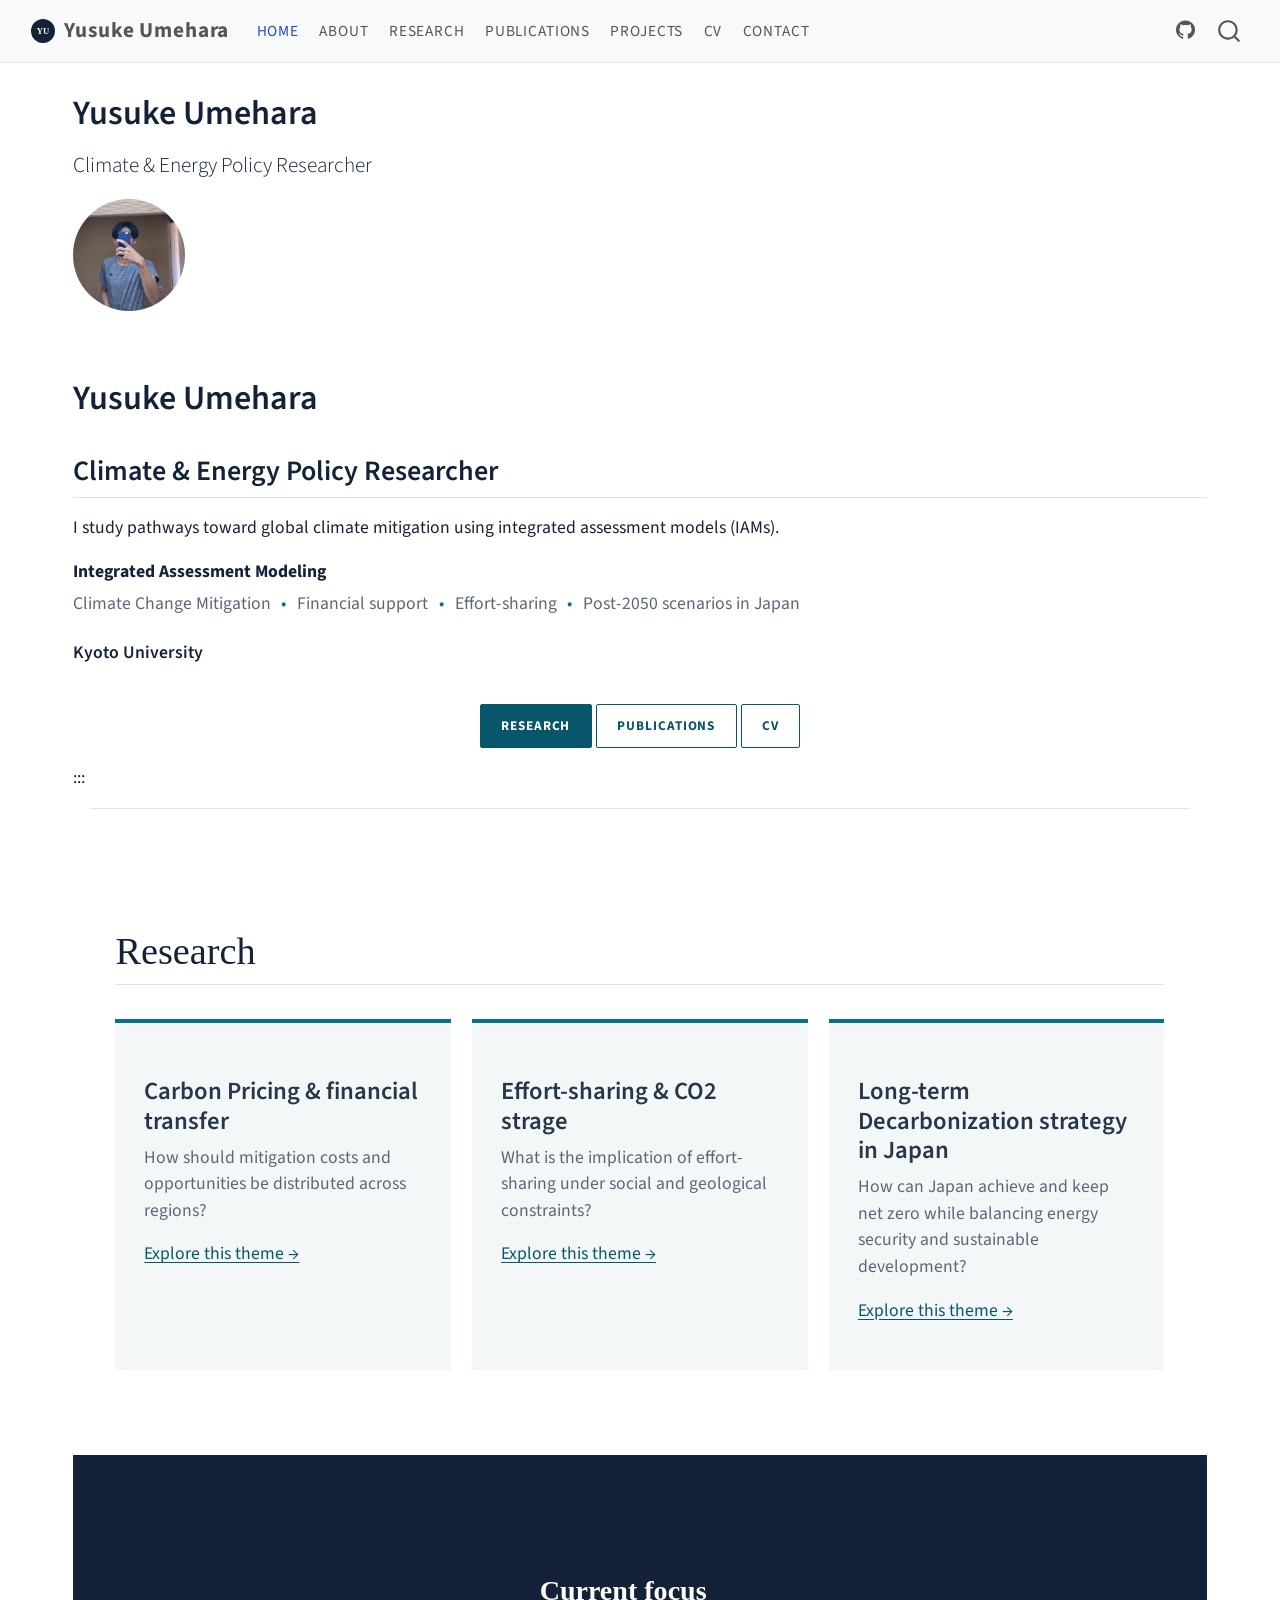
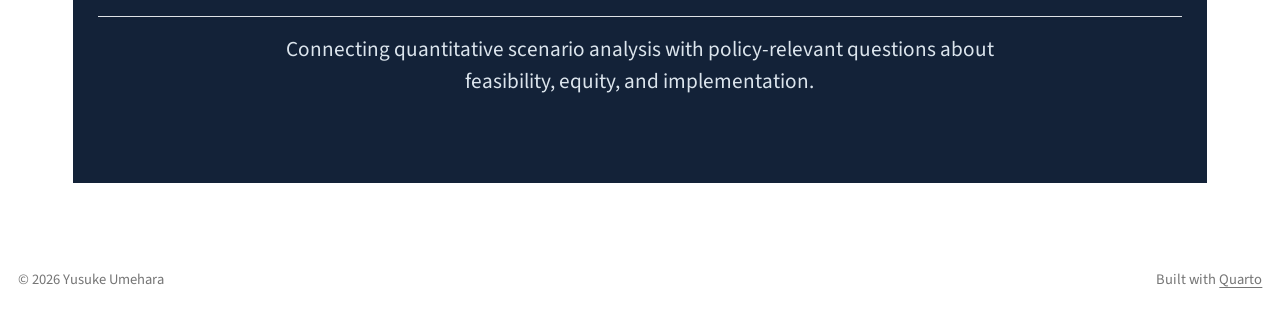
==== commit 26431fb4: "profile image changed" ====
--- a/docs/index.html
+++ b/docs/index.html
@@ -159,7 +159,7 @@
 </header>
 
 
-<p><img src="assets/profile3.jpg" class="profile-photo img-fluid" alt="Portrait of Yusuke Umehara"></p>
+<p><img src="assets/profile4.jpg" class="profile-photo img-fluid" alt="Portrait of Yusuke Umehara"></p>
 <section id="yusuke-umehara" class="level1">
 <h1>Yusuke Umehara</h1>
 <section id="climate-energy-policy-researcher" class="level2">
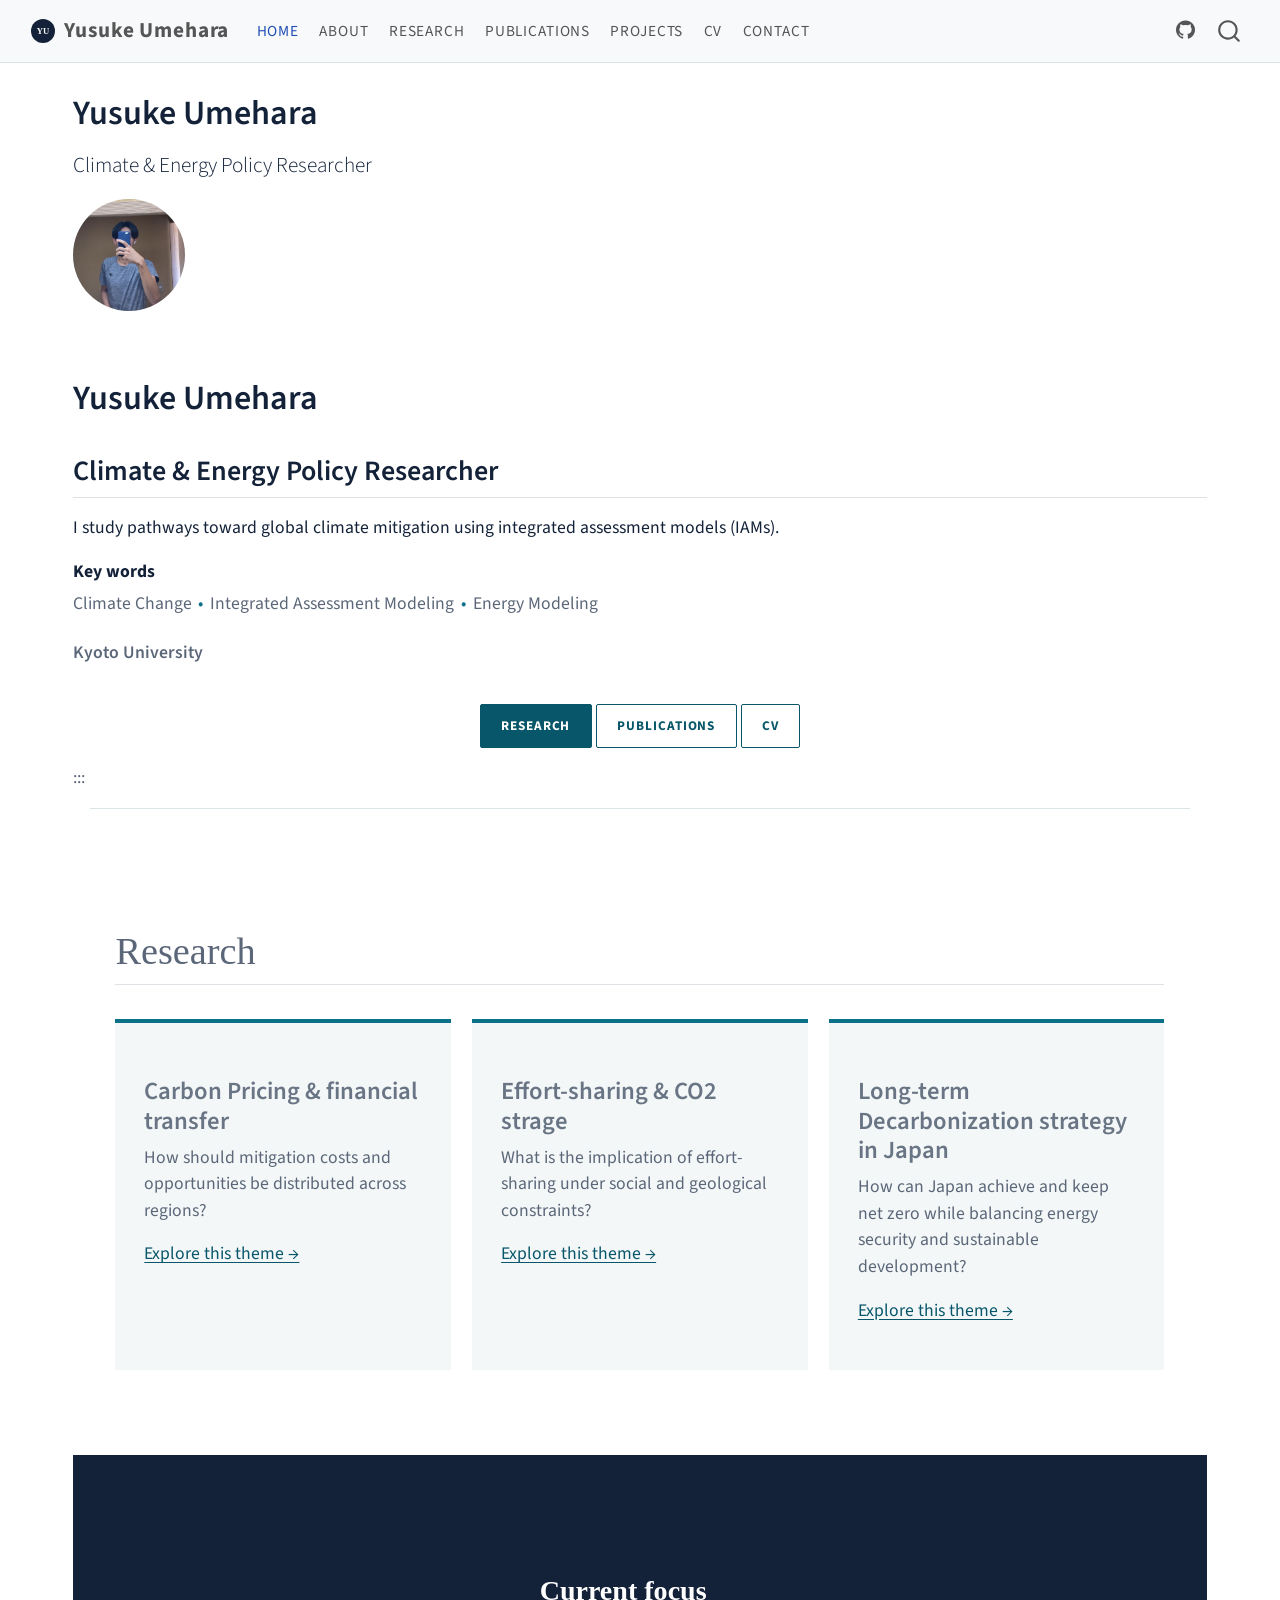
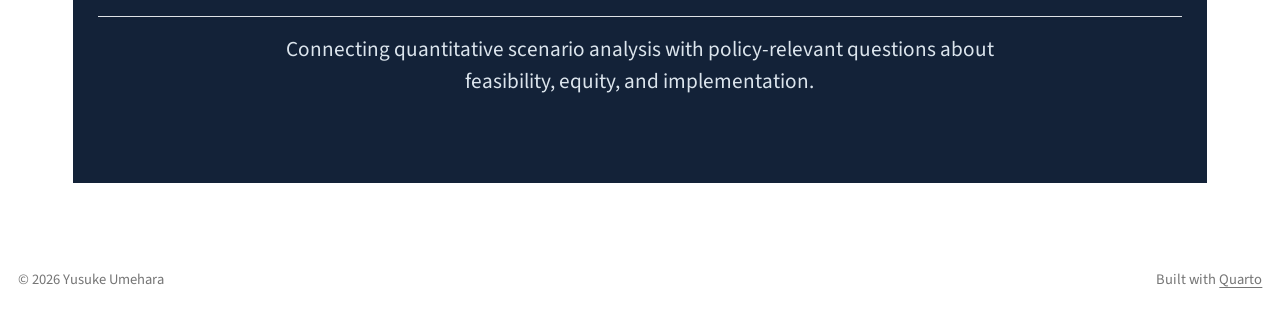
==== commit f49d4781: "Made it simple" ====
--- a/docs/index.html
+++ b/docs/index.html
@@ -166,11 +166,10 @@
 <h2 class="anchored" data-anchor-id="climate-energy-policy-researcher">Climate &amp; Energy Policy Researcher</h2>
 <p>I study pathways toward global climate mitigation using integrated assessment models (IAMs).</p>
 <div class="expertise">
-Integrated Assessment Modeling
+Key words
 </div>
 <div class="topics">
-Climate Change Mitigation <span>•</span> Financial support <span>•</span> Effort-sharing <span>•</span> Post-2050 scenarios in Japan
-</div>
+<p>Climate Change<span>•</span>Integrated Assessment Modeling<span>•</span>Energy Modeling</p>
 <div class="affiliation">
 Kyoto University
 </div>
@@ -178,7 +177,6 @@
 <p><a href="./research.html" class="btn btn-primary">Research</a> <a href="./publications.html" class="btn btn-outline-primary">Publications</a> <a href="./cv.html" class="btn btn-outline-primary">CV</a></p>
 </div>
 <p>:::</p>
-</section>
 <section id="research" class="level2 content-section">
 <h2 class="anchored" data-anchor-id="research">Research</h2>
 <div class="research-grid">
@@ -205,6 +203,8 @@
 </section>
 
 
+</div>
+</section>
 </section>
 
 <a onclick="window.scrollTo(0, 0); return false;" role="button" id="quarto-back-to-top"><i class="bi bi-arrow-up"></i> Back to top</a></main> <!-- /main -->
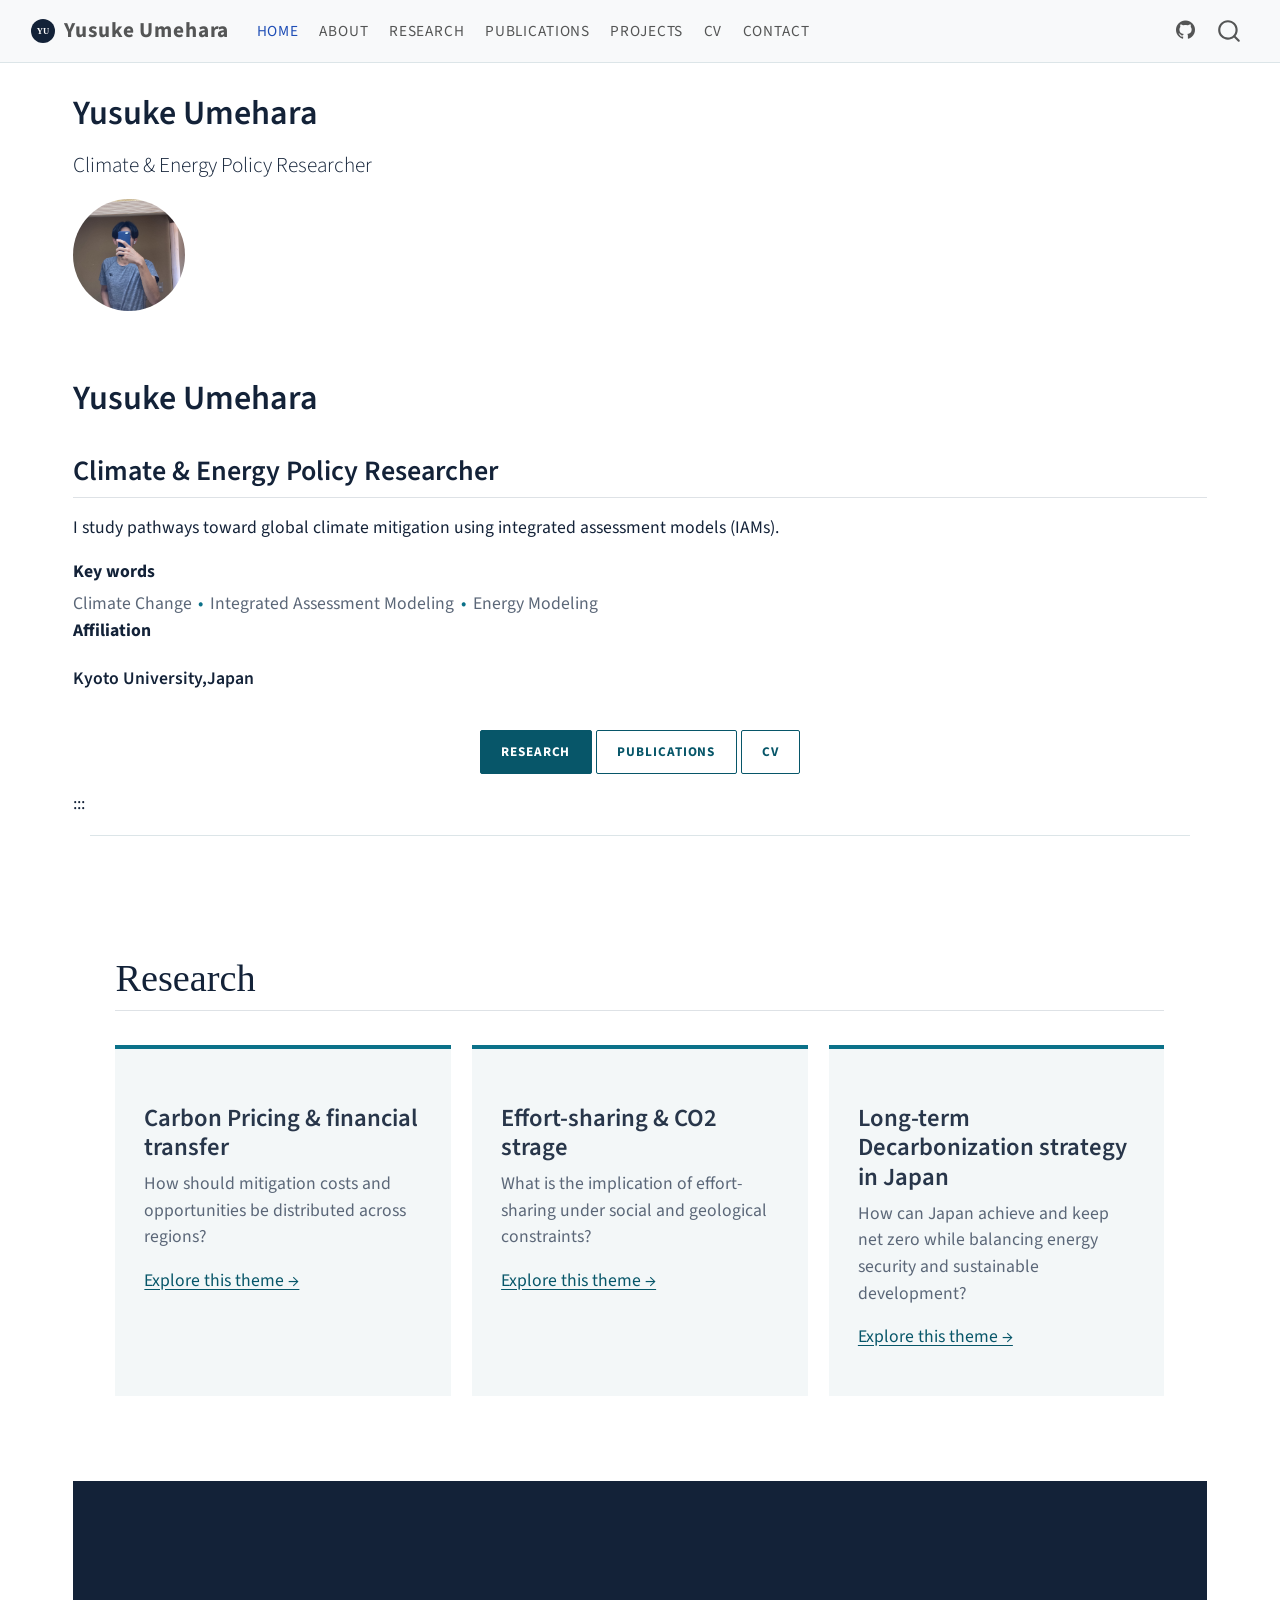
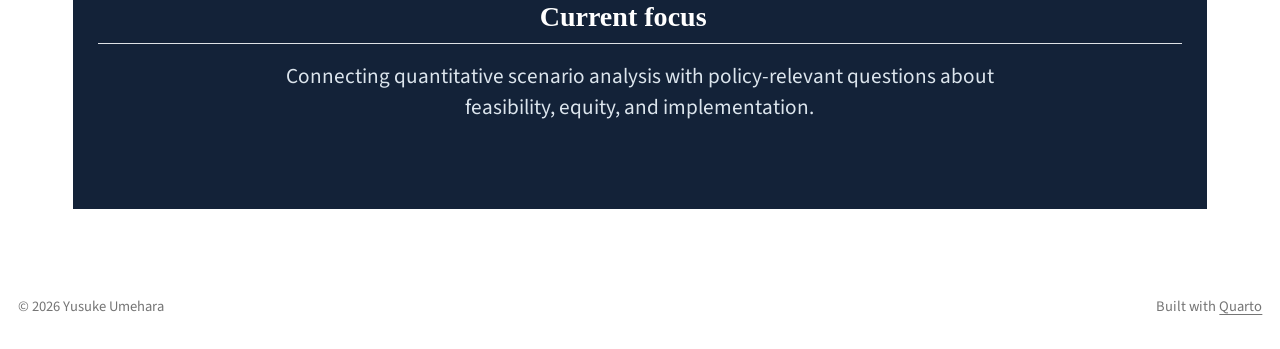
==== commit 645596b7: "code change" ====
--- a/docs/index.html
+++ b/docs/index.html
@@ -169,14 +169,19 @@
 Key words
 </div>
 <div class="topics">
-<p>Climate Change<span>•</span>Integrated Assessment Modeling<span>•</span>Energy Modeling</p>
+Climate Change<span>•</span>Integrated Assessment Modeling<span>•</span>Energy Modeling
+</div>
+<div class="expertise">
+Affiliation
+</div>
 <div class="affiliation">
-Kyoto University
+Kyoto University,Japan
 </div>
 <div class="hero-actions">
 <p><a href="./research.html" class="btn btn-primary">Research</a> <a href="./publications.html" class="btn btn-outline-primary">Publications</a> <a href="./cv.html" class="btn btn-outline-primary">CV</a></p>
 </div>
 <p>:::</p>
+</section>
 <section id="research" class="level2 content-section">
 <h2 class="anchored" data-anchor-id="research">Research</h2>
 <div class="research-grid">
@@ -203,8 +208,6 @@
 </section>
 
 
-</div>
-</section>
 </section>
 
 <a onclick="window.scrollTo(0, 0); return false;" role="button" id="quarto-back-to-top"><i class="bi bi-arrow-up"></i> Back to top</a></main> <!-- /main -->
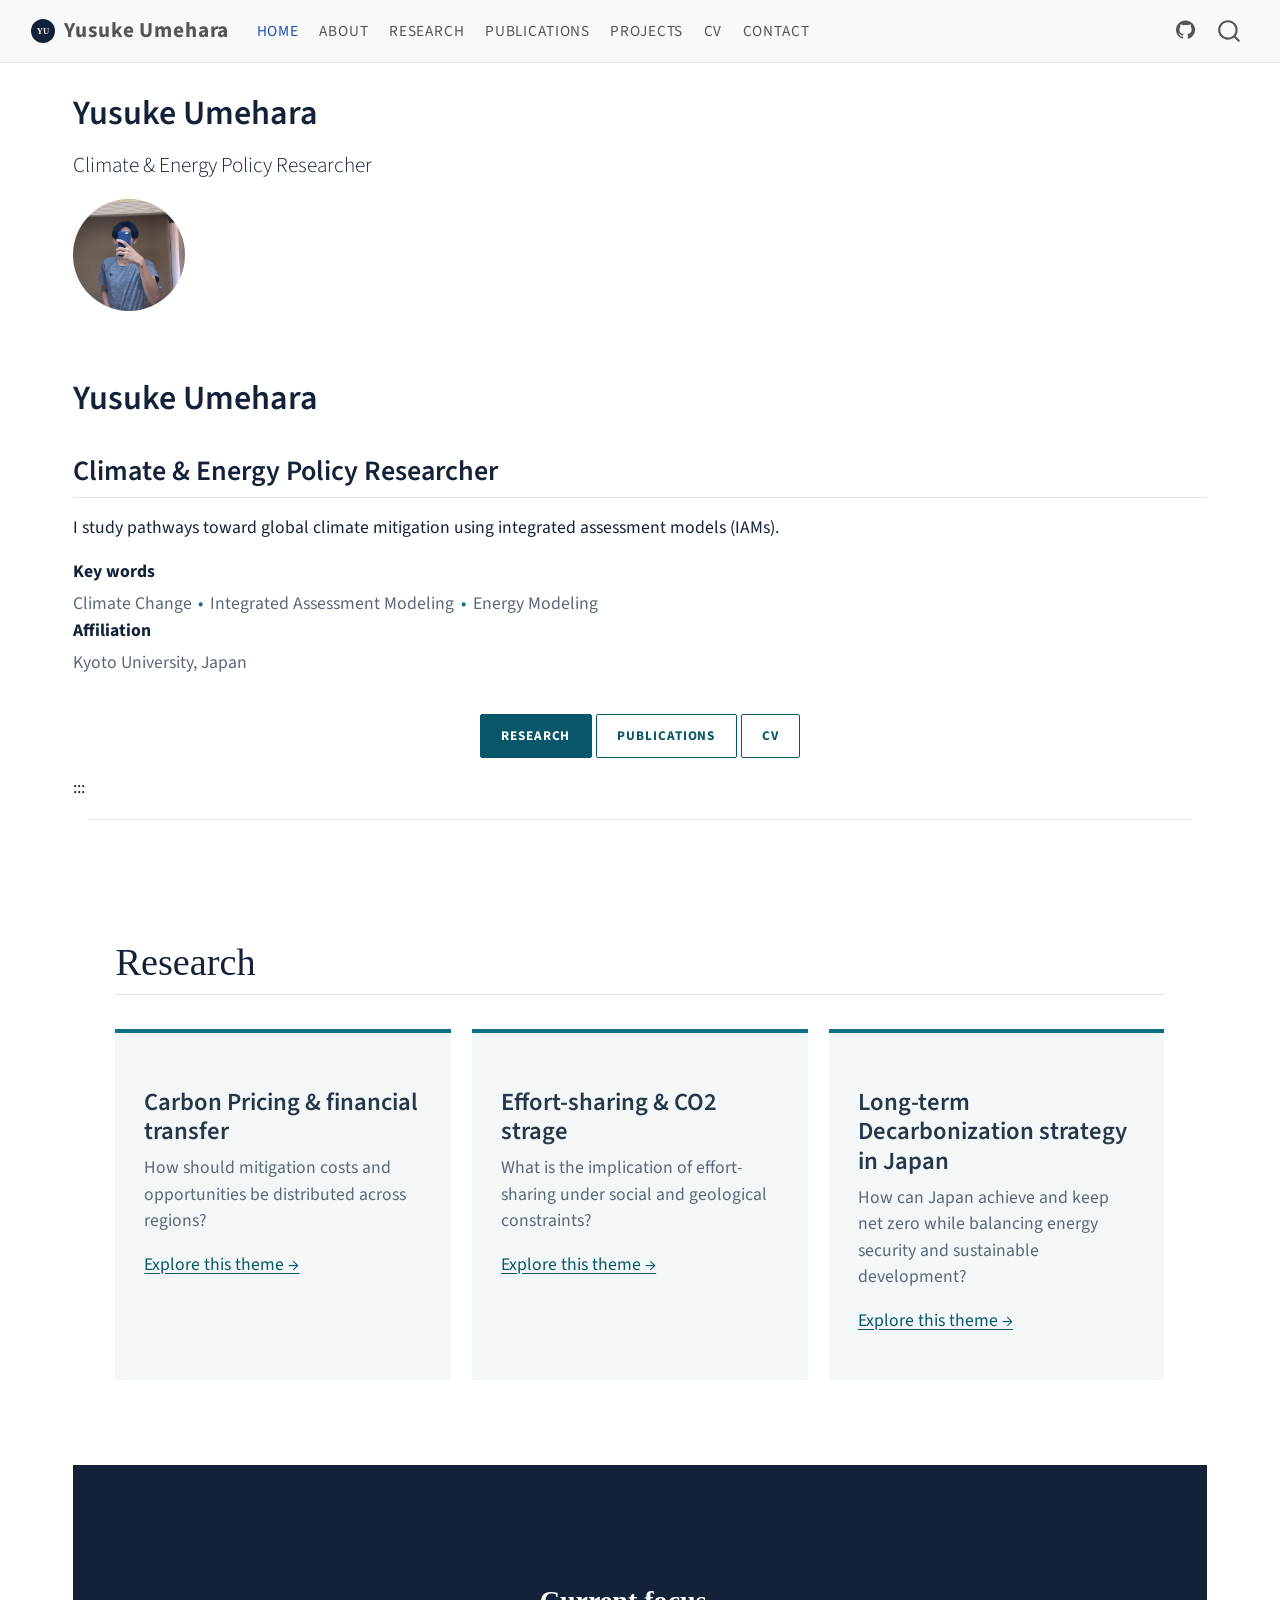
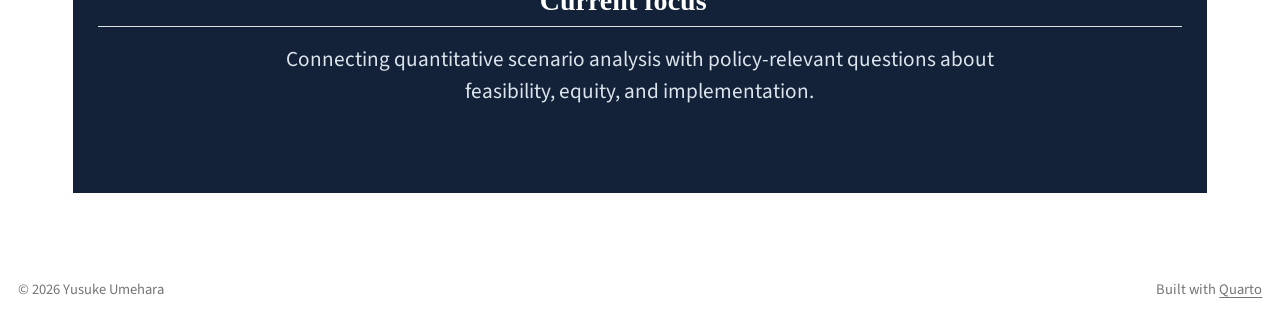
==== commit d5eb48e4: "code fix" ====
--- a/docs/index.html
+++ b/docs/index.html
@@ -174,8 +174,8 @@
 <div class="expertise">
 Affiliation
 </div>
-<div class="affiliation">
-Kyoto University,Japan
+<div class="topics">
+Kyoto University, Japan
 </div>
 <div class="hero-actions">
 <p><a href="./research.html" class="btn btn-primary">Research</a> <a href="./publications.html" class="btn btn-outline-primary">Publications</a> <a href="./cv.html" class="btn btn-outline-primary">CV</a></p>
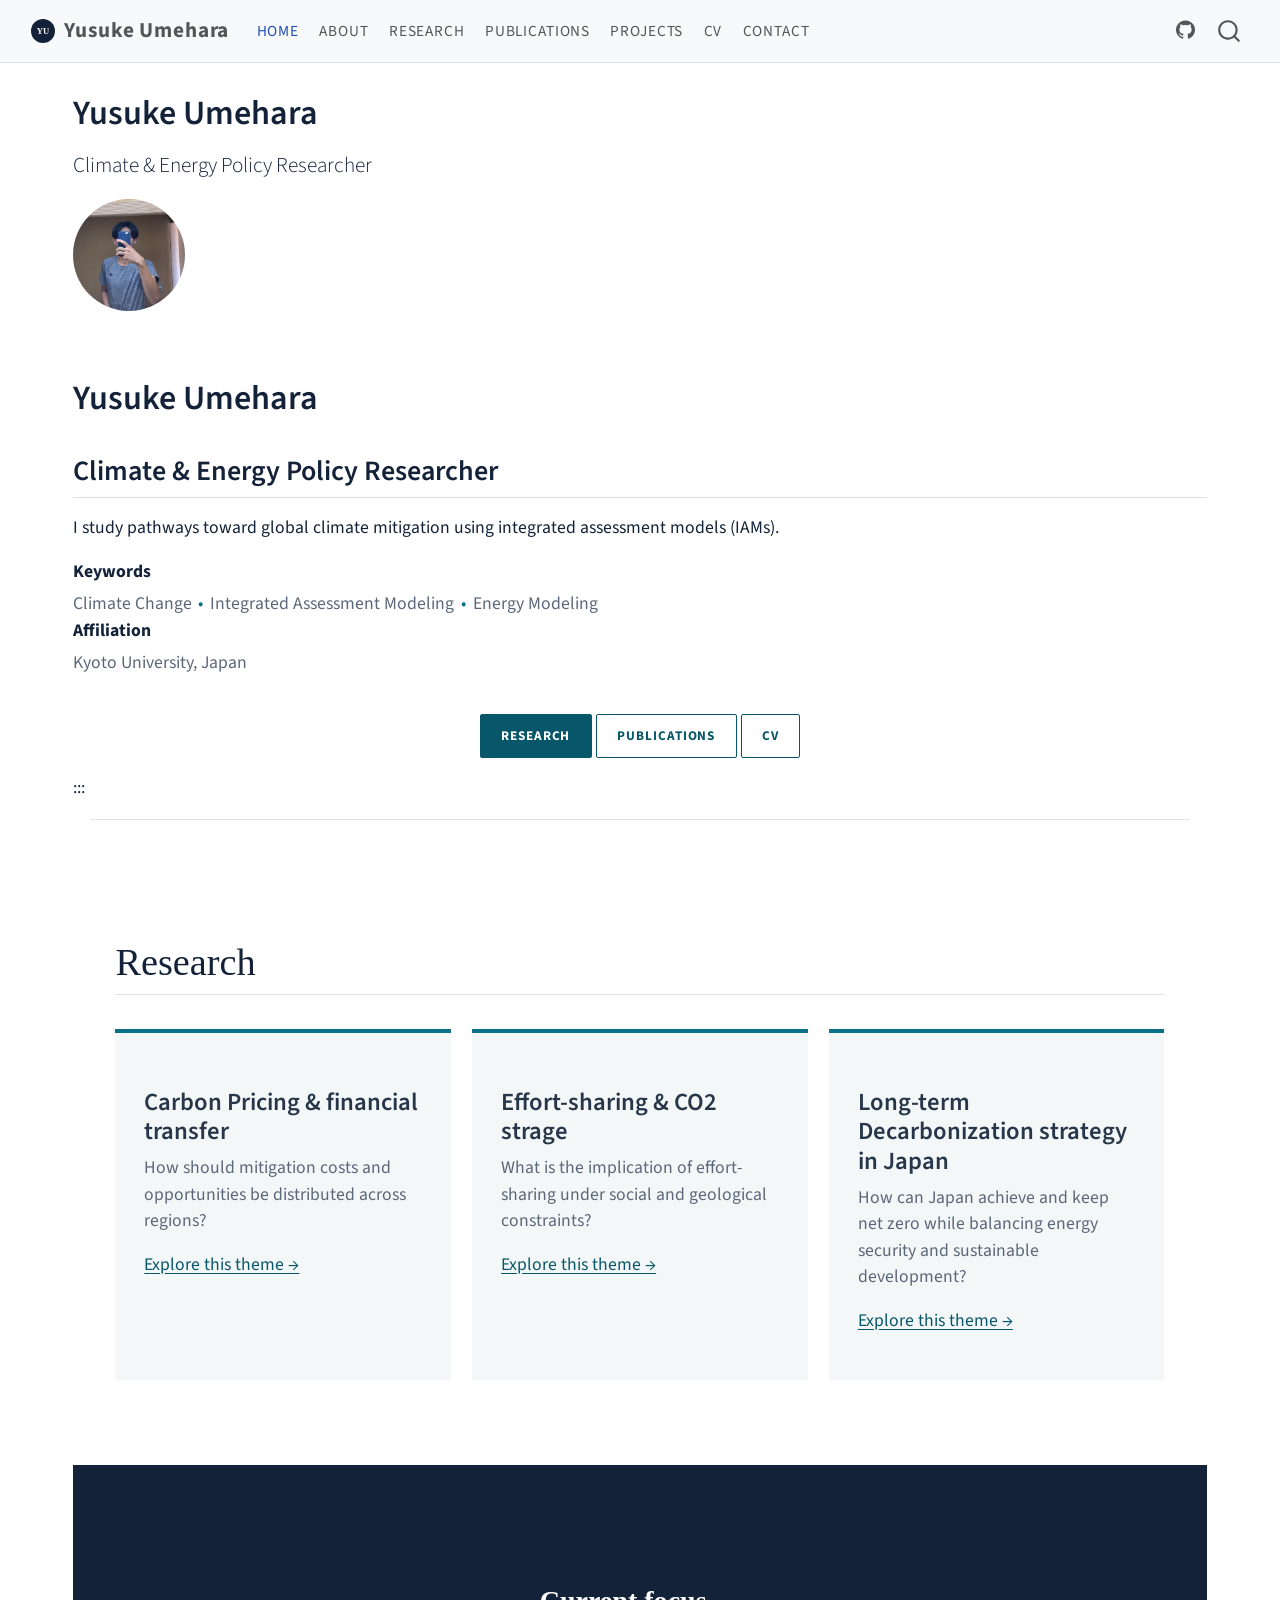
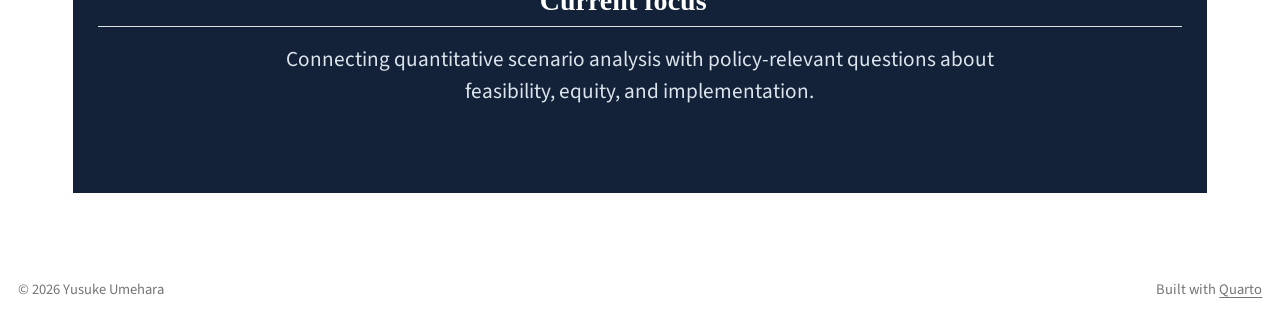
==== commit ff47bf55: "Spelling" ====
--- a/docs/index.html
+++ b/docs/index.html
@@ -166,7 +166,7 @@
 <h2 class="anchored" data-anchor-id="climate-energy-policy-researcher">Climate &amp; Energy Policy Researcher</h2>
 <p>I study pathways toward global climate mitigation using integrated assessment models (IAMs).</p>
 <div class="expertise">
-Key words
+Keywords
 </div>
 <div class="topics">
 Climate Change<span>•</span>Integrated Assessment Modeling<span>•</span>Energy Modeling
